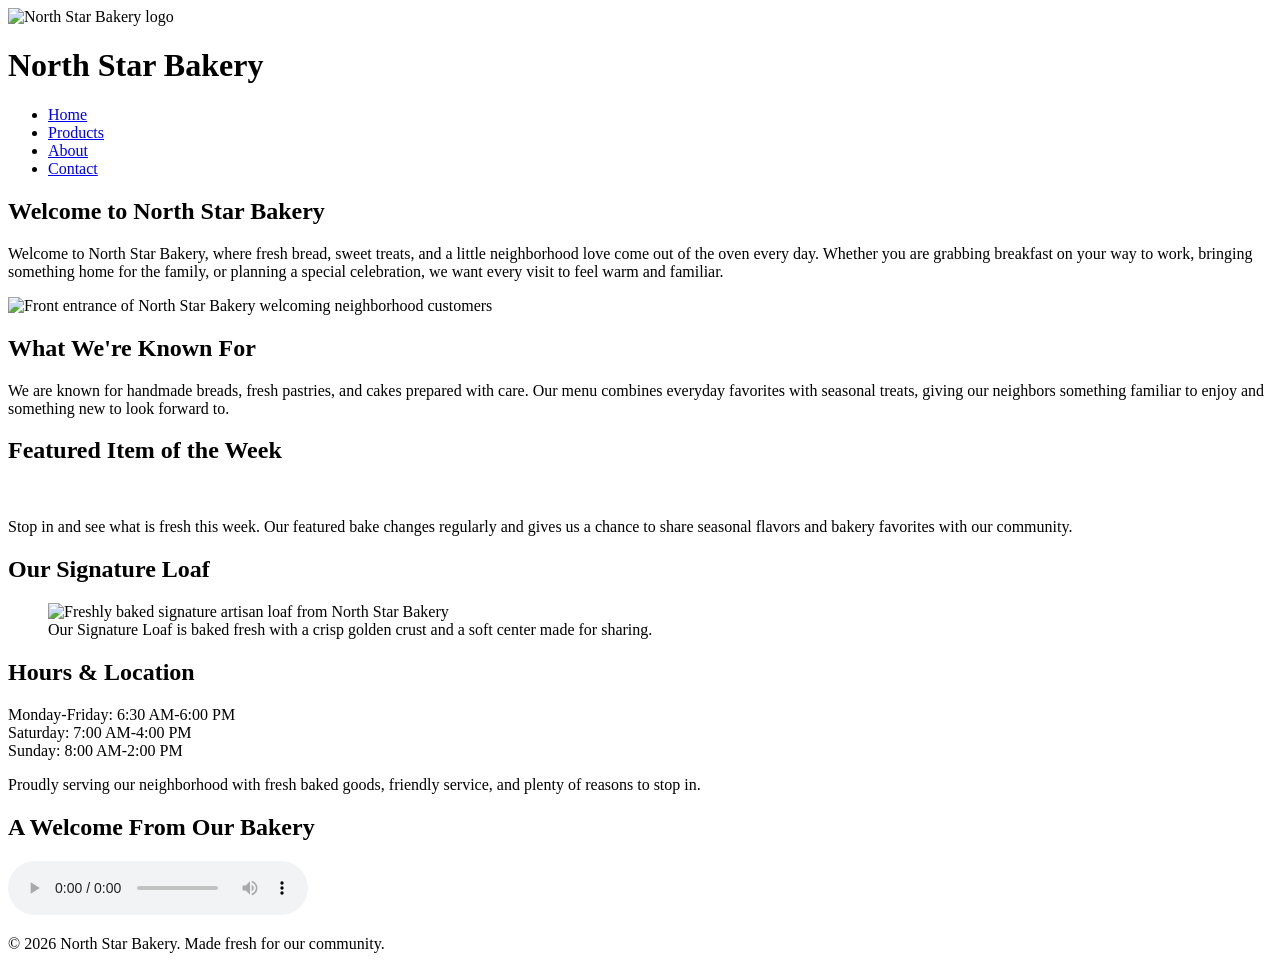
==== index.html @ 7ca95e90 "Create index.html" ====
<!DOCTYPE html>
<html lang="en">

<head>
    <meta charset="UTF-8">
    <meta name="viewport" content="width=device-width, initial-scale=1.0">
    <title>North Star Bakery | Home</title>
    <link rel="stylesheet" href="styles.css">
</head>

<body>

    <header>
        <img src="bakery-logo.png"
             alt="North Star Bakery logo">

        <h1>North Star Bakery</h1>

        <nav>
            <ul>
                <li><a href="index.html">Home</a></li>
                <li><a href="products.html">Products</a></li>
                <li><a href="about.html">About</a></li>
                <li><a href="contact.html">Contact</a></li>
            </ul>
        </nav>
    </header>

    <main>

        <section>
            <h2>Welcome to North Star Bakery</h2>

            <p>
                Welcome to North Star Bakery, where fresh bread, sweet treats,
                and a little neighborhood love come out of the oven every day.
                Whether you are grabbing breakfast on your way to work,
                bringing something home for the family, or planning a special
                celebration, we want every visit to feel warm and familiar.
            </p>

            <img src="bakery-storefront.jpg"
                 alt="Front entrance of North Star Bakery welcoming neighborhood customers">
        </section>

        <section>
            <h2>What We're Known For</h2>

            <p>
                We are known for handmade breads, fresh pastries, and cakes
                prepared with care. Our menu combines everyday favorites with
                seasonal treats, giving our neighbors something familiar to
                enjoy and something new to look forward to.
            </p>
        </section>

        <section>
            <h2>Featured Item of the Week</h2>

            <picture>
                <source media="(min-width: 768px)"
                        srcset="bakery-feature-large.jpg">

                <img src="bakery-feature-small.jpg"
                     alt="Featured freshly baked item of the week from North Star Bakery">
            </picture>

            <p>
                Stop in and see what is fresh this week. Our featured bake
                changes regularly and gives us a chance to share seasonal
                flavors and bakery favorites with our community.
            </p>
        </section>

        <section>
            <h2>Our Signature Loaf</h2>

            <figure>
                <img src="bakery-signature-loaf.jpg"
                     alt="Freshly baked signature artisan loaf from North Star Bakery">

                <figcaption>
                    Our Signature Loaf is baked fresh with a crisp golden crust
                    and a soft center made for sharing.
                </figcaption>
            </figure>
        </section>

        <section>
            <h2>Hours &amp; Location</h2>

            <p>
                Monday-Friday: 6:30 AM-6:00 PM<br>
                Saturday: 7:00 AM-4:00 PM<br>
                Sunday: 8:00 AM-2:00 PM
            </p>

            <p>
                Proudly serving our neighborhood with fresh baked goods,
                friendly service, and plenty of reasons to stop in.
            </p>
        </section>

        <section>
            <h2>A Welcome From Our Bakery</h2>

            <audio controls>
                <source src="bakery-welcome.mp3" type="audio/mpeg">
                Your browser does not support the audio element.
                Please visit North Star Bakery to learn more about us.
            </audio>
        </section>

    </main>

    <footer>
        <p>&copy; 2026 North Star Bakery. Made fresh for our community.</p>
    </footer>

</body>

</html>
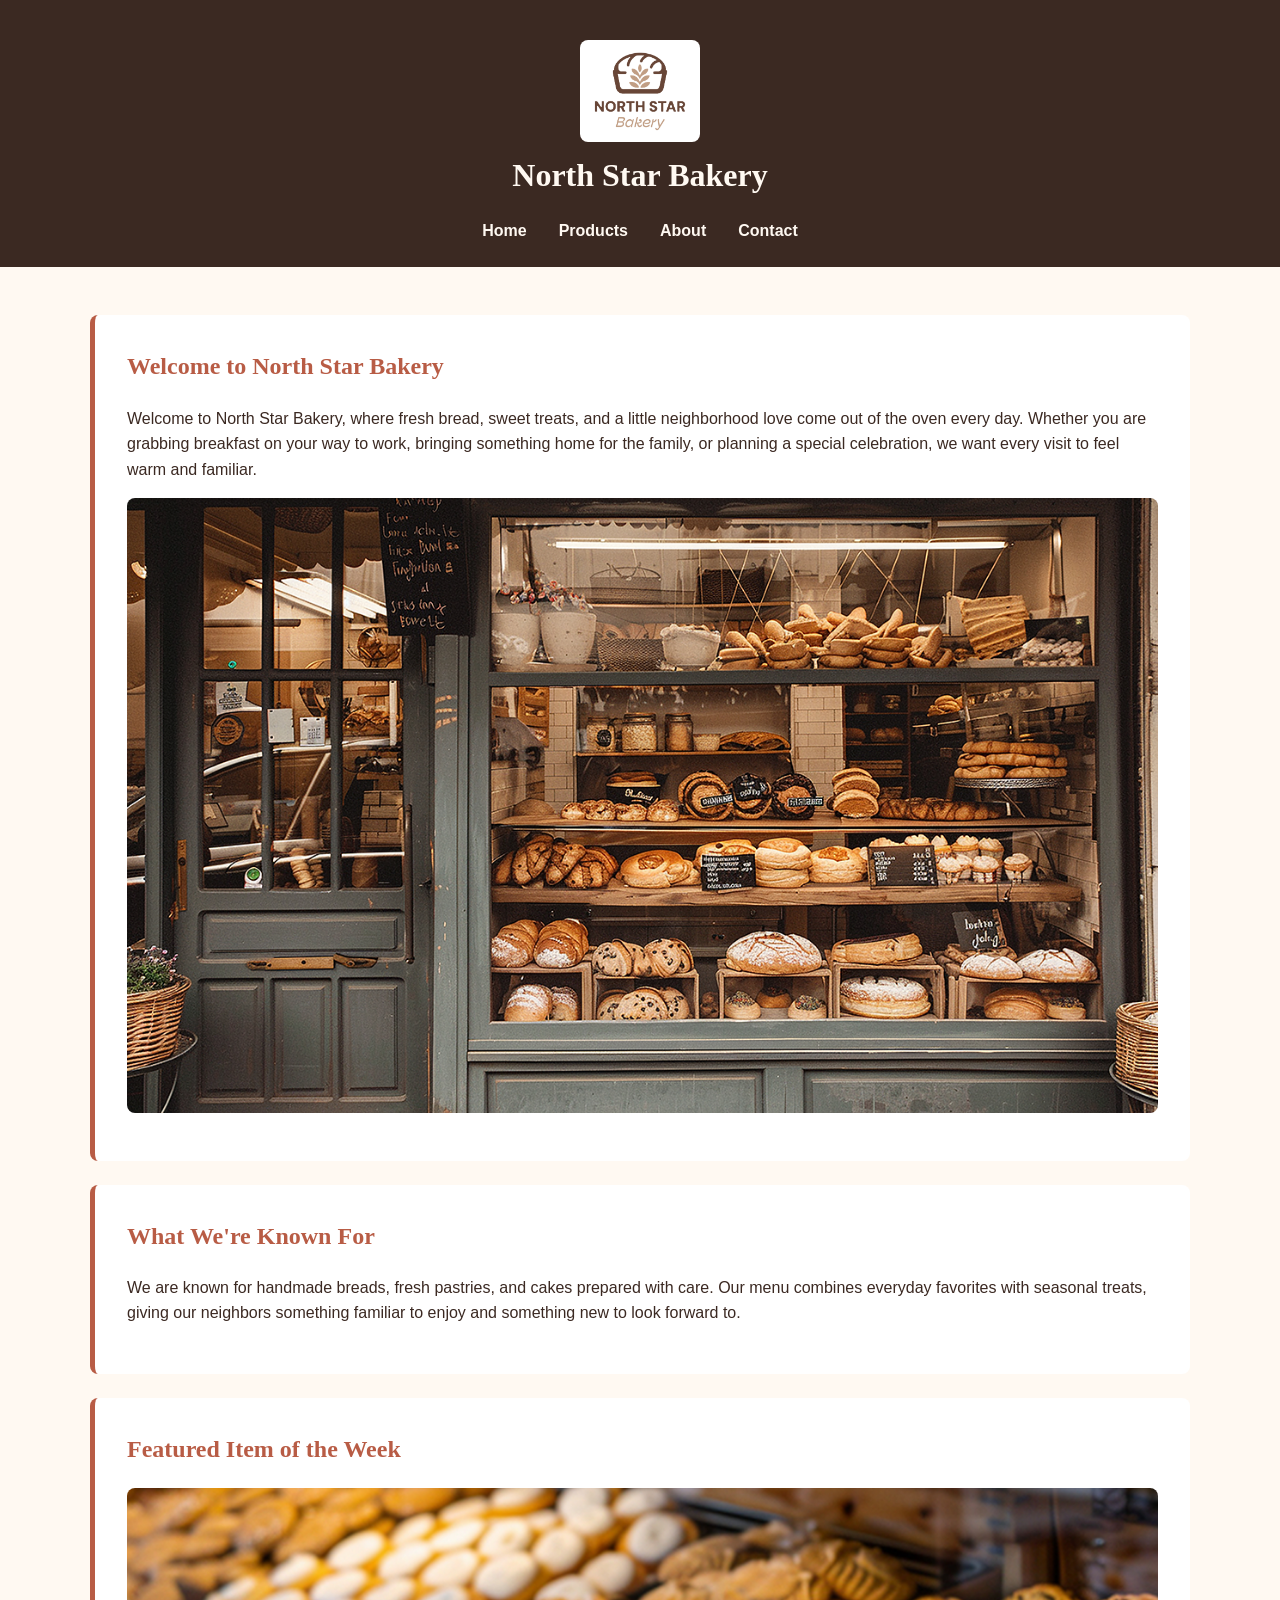
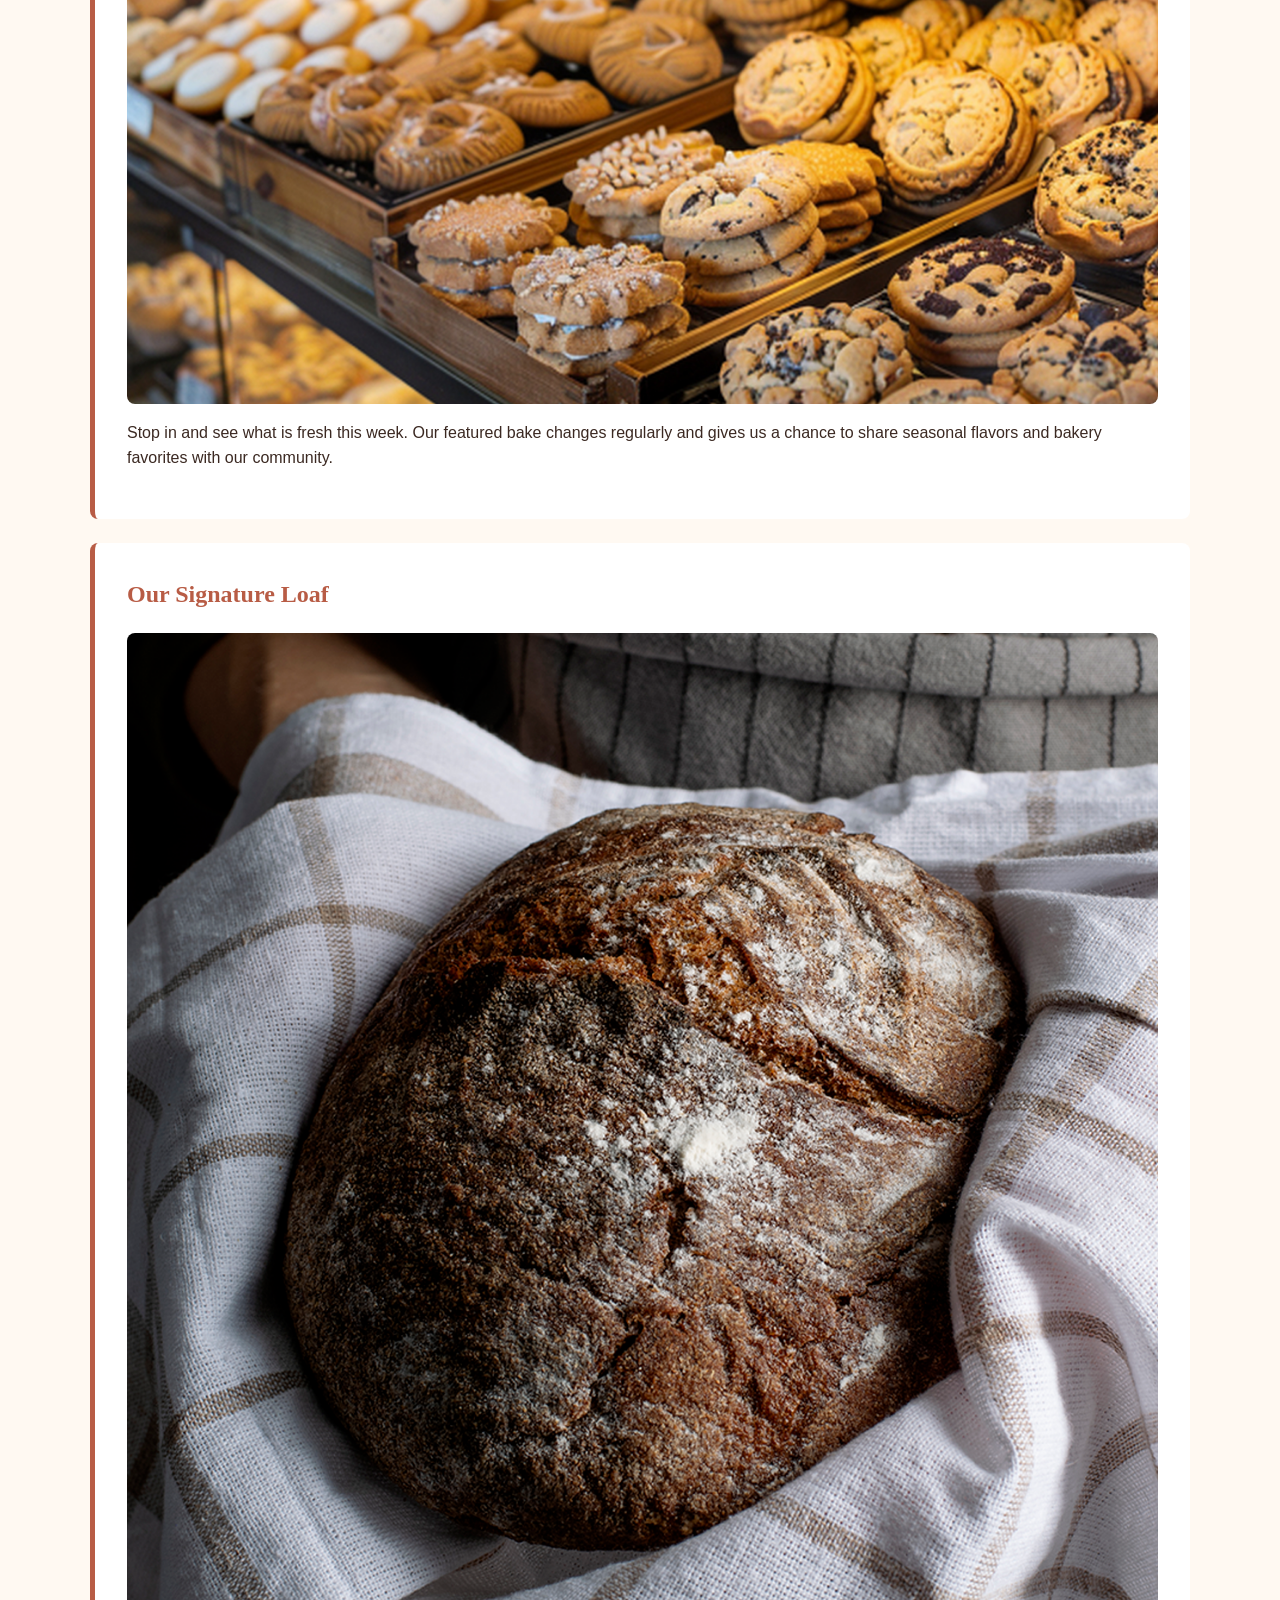
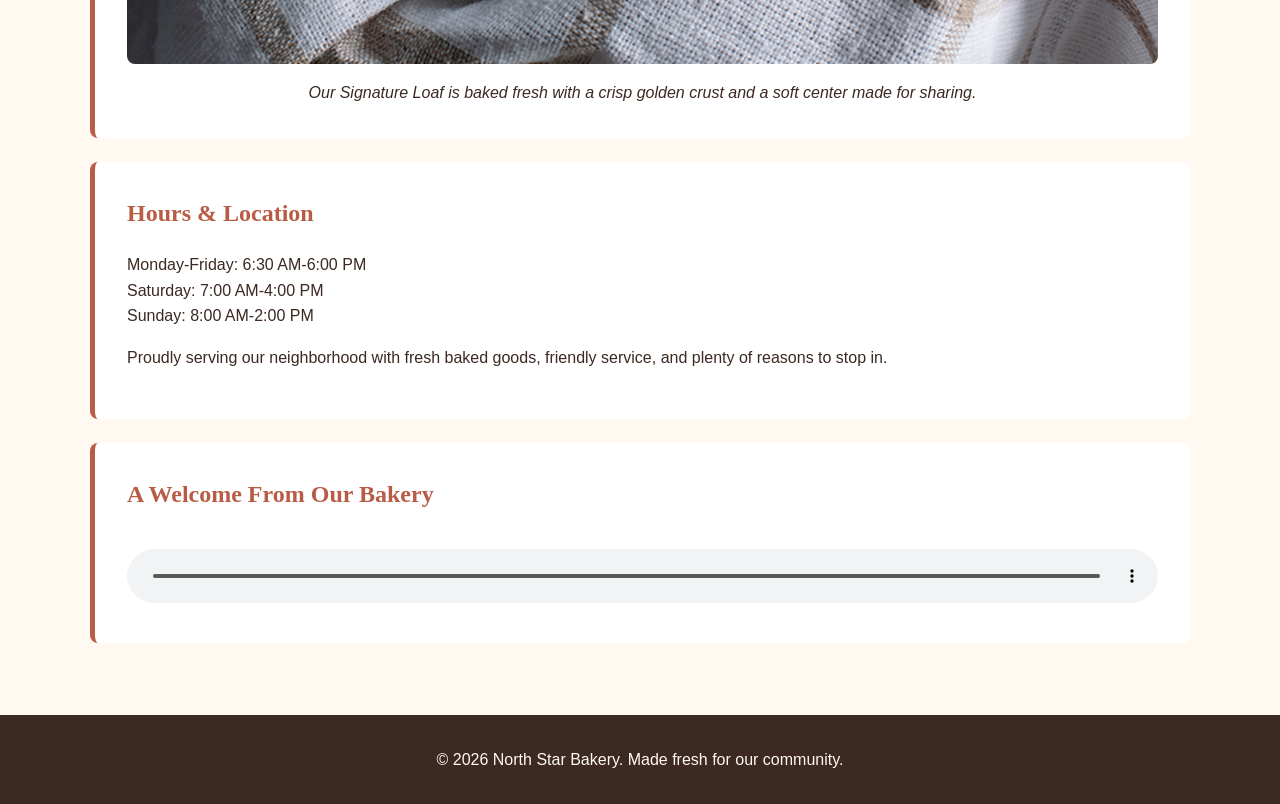
==== commit 04c61cf2: "Update index.html" ====
--- a/index.html
+++ b/index.html
@@ -11,7 +11,7 @@
 <body>
 
     <header>
-        <img src="bakery-logo.png"
+        <img src="bakery-logo_c.png"
              alt="North Star Bakery logo">
 
         <h1>North Star Bakery</h1>
@@ -39,7 +39,7 @@
                 celebration, we want every visit to feel warm and familiar.
             </p>
 
-            <img src="bakery-storefront.jpg"
+            <img src="bakery-storefront_c.png"
                  alt="Front entrance of North Star Bakery welcoming neighborhood customers">
         </section>
 
@@ -59,9 +59,9 @@
 
             <picture>
                 <source media="(min-width: 768px)"
-                        srcset="bakery-feature-large.jpg">
+                        srcset="bakery-feature-large_c.png">
 
-                <img src="bakery-feature-small.jpg"
+                <img src="bakery-feature-small_c.png"
                      alt="Featured freshly baked item of the week from North Star Bakery">
             </picture>
 
@@ -76,7 +76,7 @@
             <h2>Our Signature Loaf</h2>
 
             <figure>
-                <img src="bakery-signature-loaf.jpg"
+                <img src="bakery-signature-loaf_c.png"
                      alt="Freshly baked signature artisan loaf from North Star Bakery">
 
                 <figcaption>
@@ -105,7 +105,7 @@
             <h2>A Welcome From Our Bakery</h2>
 
             <audio controls>
-                <source src="bakery-welcome.mp3" type="audio/mpeg">
+                <source src="bakery-welcome_c.mp3" type="audio/mpeg">
                 Your browser does not support the audio element.
                 Please visit North Star Bakery to learn more about us.
             </audio>
--- a/styles.css
+++ b/styles.css
@@ -0,0 +1,198 @@
+* {
+    box-sizing: border-box;
+}
+
+body {
+    margin: 0;
+    font-family: Arial, sans-serif;
+    background-color: #fff9f2;
+    color: #3b2922;
+    line-height: 1.6;
+}
+
+header {
+    background-color: #3b2922;
+    color: #fff9f2;
+    text-align: center;
+    padding: 1.5rem 1rem;
+}
+
+header img {
+    max-width: 120px;
+    height: auto;
+    margin-bottom: 0.5rem;
+}
+
+h1,
+h2,
+h3 {
+    font-family: Georgia, serif;
+}
+
+h1 {
+    margin: 0.5rem 0 1rem;
+}
+
+h2 {
+    color: #b85c45;
+    margin-top: 0;
+}
+
+h3 {
+    color: #78866b;
+}
+
+nav ul {
+    list-style: none;
+    padding: 0;
+    margin: 1rem 0 0;
+    display: flex;
+    flex-direction: column;
+    gap: 0.75rem;
+}
+
+nav a {
+    color: #fff9f2;
+    text-decoration: none;
+    font-weight: bold;
+}
+
+nav a:hover,
+nav a:focus {
+    text-decoration: underline;
+}
+
+main {
+    width: 90%;
+    max-width: 1100px;
+    margin: 0 auto;
+    padding: 2rem 0;
+}
+
+section {
+    background-color: #ffffff;
+    margin-bottom: 1.5rem;
+    padding: 1.5rem;
+    border-radius: 8px;
+    border-left: 5px solid #b85c45;
+}
+
+img,
+picture img,
+video {
+    max-width: 100%;
+    height: auto;
+    display: block;
+    margin: 1rem auto;
+    border-radius: 8px;
+}
+
+figure {
+    margin: 0;
+}
+
+figcaption {
+    text-align: center;
+    font-style: italic;
+    margin-top: 0.5rem;
+    color: #3b2922;
+}
+
+audio {
+    width: 100%;
+    margin-top: 1rem;
+}
+
+a {
+    color: #b85c45;
+}
+
+a:hover,
+a:focus {
+    color: #78866b;
+}
+
+form {
+    margin-top: 1rem;
+}
+
+fieldset {
+    border: 2px solid #78866b;
+    border-radius: 8px;
+    margin-bottom: 1.5rem;
+    padding: 1rem;
+}
+
+legend {
+    font-family: Georgia, serif;
+    font-weight: bold;
+    color: #3b2922;
+    padding: 0 0.5rem;
+}
+
+label {
+    font-weight: bold;
+}
+
+input,
+select,
+textarea {
+    width: 100%;
+    padding: 0.75rem;
+    margin-top: 0.25rem;
+    border: 1px solid #78866b;
+    border-radius: 5px;
+    font: inherit;
+}
+
+textarea {
+    resize: vertical;
+}
+
+button {
+    background-color: #b85c45;
+    color: #fff9f2;
+    border: none;
+    padding: 0.8rem 1.25rem;
+    border-radius: 5px;
+    font-weight: bold;
+    cursor: pointer;
+}
+
+button:hover,
+button:focus {
+    background-color: #78866b;
+}
+
+address {
+    font-style: normal;
+}
+
+footer {
+    background-color: #3b2922;
+    color: #fff9f2;
+    text-align: center;
+    padding: 1rem;
+}
+
+@media (min-width: 768px) {
+    nav ul {
+        flex-direction: row;
+        justify-content: center;
+        gap: 2rem;
+    }
+
+    main {
+        padding: 3rem 0;
+    }
+
+    section {
+        padding: 2rem;
+    }
+
+    form {
+        max-width: 700px;
+        margin-left: auto;
+        margin-right: auto;
+    }
+}
